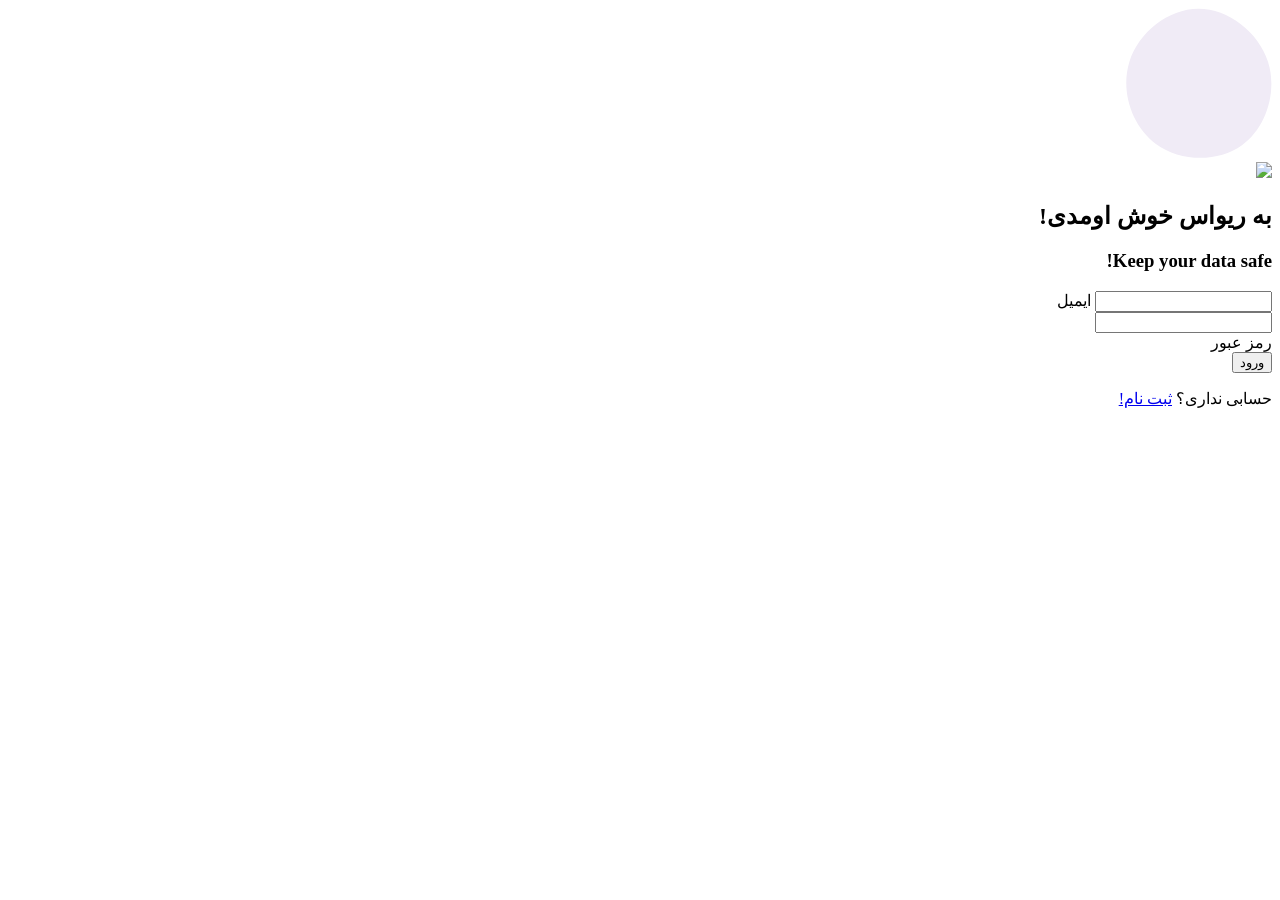
==== Front/index.html @ 09466d3e "init" ====
<!DOCTYPE html>
<html lang="fa" dir="rtl">
  <head>
    <meta charset="UTF-8">
    <meta http-equiv="X-UA-Compatible" content="IE=edge" >
    <meta name="viewport" content="width=device-width, initial-scale=1.0" >
    <title>Login page</title>
    <link rel="stylesheet" href="/css/mainlog.css" >
    <link rel="preconnect" href="https://fonts.googleapis.com" >
    <link rel="preconnect" href="https://fonts.gstatic.com" crossorigin >
    <link
      href="https://fonts.googleapis.com/css2?family=Poppins:wght@300;400;500&display=swap"
      rel="stylesheet">
    <link
      rel="stylesheet"
      href="https://fonts.googleapis.com/css2?family=Material+Symbols+Outlined:opsz,wght,FILL,GRAD@24,400,0,0">
      <link rel="stylesheet" href="/fonts/remixicon.css">
  </head>
  <body>
    <div class="container">

      <img src="image/blob.svg" class="blob" />
      <div class="orbit"></div>

      <div class="log--page sign-in-div">
        <div class="image-login-top">
          <img src="/image/rivas2.png" />
        </div>
        <div class="h-tag-top">
          <h2>به ریواس خوش اومدی!</h2>
          <h3 id="sign-in-error">Keep your data safe!</h3>
        </div>
        <form class="form">
          <div class="textbox">
            <input required type="text" id="sign-in-email">
            <label>ایمیل</label>
          </div>
          <div class="textbox">
            <input required  type="text" id="sign-in-password" >
             <div class="eye-icon" >
               <i class="ri-eye-fill" id="eye-icon-sign-in"></i>
             </div>
            <label>رمز عبور</label>
          </div>
          <button type="submit" id="subbtn-login">ورود</button>
        </form>
        <p class="footer">حسابی نداری؟ <a href="/upload.html">ثبت نام!</a></p>
      </div>
    </div>
    <script src="./js/jQuery.js"></script>
    <script src="./js/api-config.js"></script>
    <script src="/js/log.js"></script>
  </body>
</html>
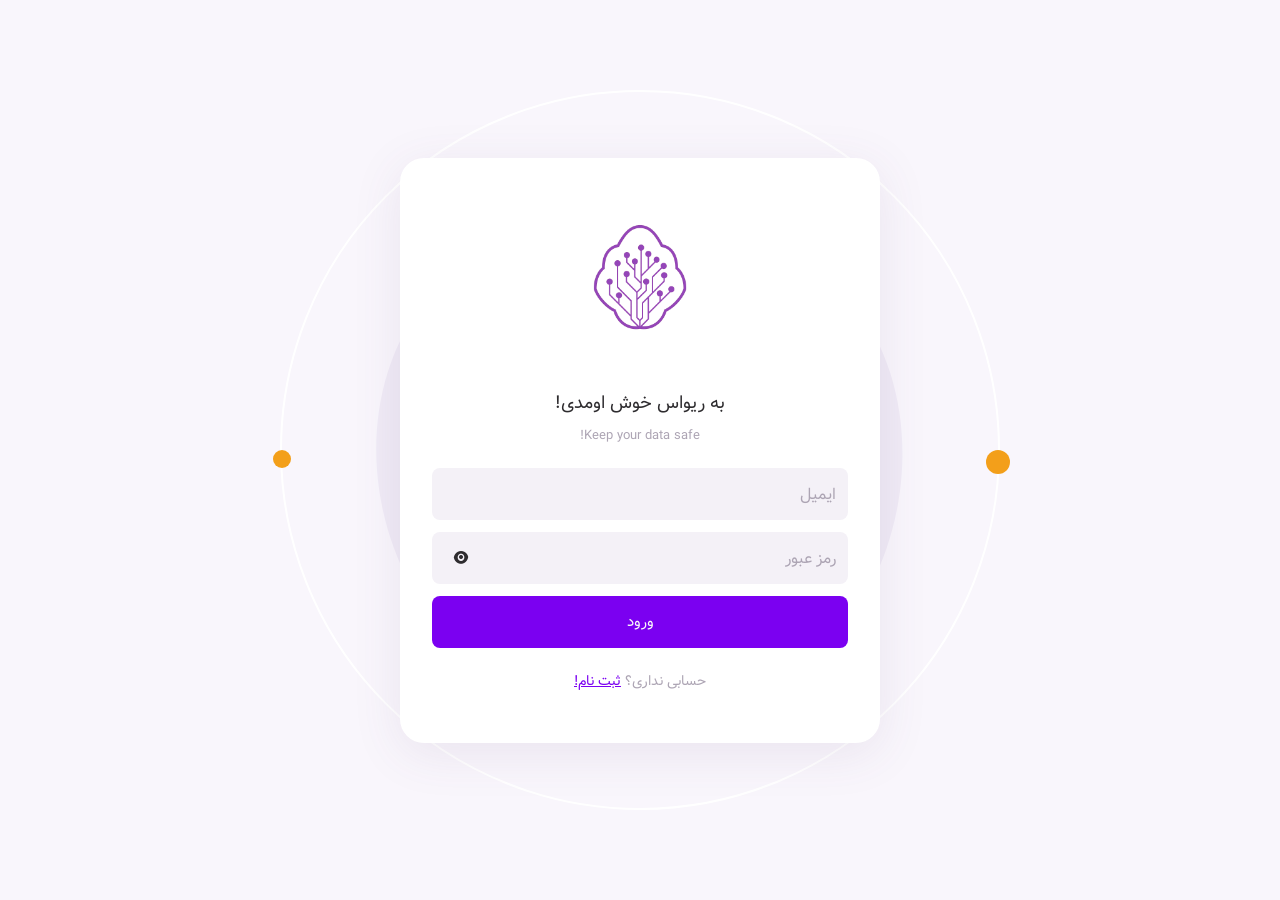
==== commit 7d425dd3: "fix" ====
--- a/Front/index.html
+++ b/Front/index.html
@@ -5,16 +5,16 @@
     <meta http-equiv="X-UA-Compatible" content="IE=edge" >
     <meta name="viewport" content="width=device-width, initial-scale=1.0" >
     <title>Login page</title>
-    <link rel="stylesheet" href="/css/mainlog.css" >
-    <link rel="preconnect" href="https://fonts.googleapis.com" >
+    <link rel="stylesheet" href="./css/mainlog.css" >
+    <!-- <link rel="preconnect" href="https://fonts.googleapis.com" >
     <link rel="preconnect" href="https://fonts.gstatic.com" crossorigin >
     <link
       href="https://fonts.googleapis.com/css2?family=Poppins:wght@300;400;500&display=swap"
       rel="stylesheet">
     <link
       rel="stylesheet"
-      href="https://fonts.googleapis.com/css2?family=Material+Symbols+Outlined:opsz,wght,FILL,GRAD@24,400,0,0">
-      <link rel="stylesheet" href="/fonts/remixicon.css">
+      href="https://fonts.googleapis.com/css2?family=Material+Symbols+Outlined:opsz,wght,FILL,GRAD@24,400,0,0"> -->
+      <link rel="stylesheet" href="./fonts/remixicon.css">
   </head>
   <body>
     <div class="container">
@@ -24,7 +24,7 @@
 
       <div class="log--page sign-in-div">
         <div class="image-login-top">
-          <img src="/image/rivas2.png" />
+          <img src="./image/rivas2.png" />
         </div>
         <div class="h-tag-top">
           <h2>به ریواس خوش اومدی!</h2>
@@ -44,11 +44,11 @@
           </div>
           <button type="submit" id="subbtn-login">ورود</button>
         </form>
-        <p class="footer">حسابی نداری؟ <a href="/upload.html">ثبت نام!</a></p>
+        <p class="footer">حسابی نداری؟ <a href="./upload.html">ثبت نام!</a></p>
       </div>
     </div>
     <script src="./js/jQuery.js"></script>
     <script src="./js/api-config.js"></script>
-    <script src="/js/log.js"></script>
+    <script src="./js/log.js"></script>
   </body>
 </html>
--- a/Front/css/mainlog.css
+++ b/Front/css/mainlog.css
@@ -0,0 +1,1983 @@
+@charset "UTF-8";
+@font-face {
+  font-family: "testfont";
+  src: url("../font/font/Vazir.eot"); /* IE9 Compat Modes */
+  src: url("../font/font/Vazir.eot?#iefix") format("embedded-opentype"), url("../font/font/Vazir.woff2") format("woff2"), url("../font/font/Vazir.woff") format("woff"), url("../font/font/Vazir.ttf") format("truetype"); /* Safari, Android, iOS */
+  font-weight: normal;
+  font-style: normal;
+}
+* {
+  box-sizing: border-box;
+  margin: 0;
+}
+
+/* Auto-generated color variables mapped from literals. Review names and merge with existing variables. */
+:root {
+  --color-001: #7b00f1;
+  --color-002: #ada5b4;
+  --color-003: #f9f6fc;
+  --color-004: #2e2c2f;
+  --color-005: #ffffff;
+  --color-006: #f39f1a;
+  --color-007: rgb(96 68 121 / 10%);
+  --color-008: #f4f1f7;
+  --color-009: #f9f9f9;
+  --color-010: #fff;
+  --color-011: #ff000078;
+  --color-012: #6a00d4;
+  --color-013: #d0c9d6;
+  --color-014: #fafafa;
+  --color-015: #f0ebf5;
+  --color-016: rgba(220, 53, 69, 0.9);
+  --color-017: rgba(220, 53, 69, 1);
+  --color-018: rgba(0, 0, 0, 0.5);
+  --color-019: rgba(123, 0, 241, 0.2);
+  --color-020: #ff6b6b;
+  --color-021: #ee5a6f;
+  --color-022: rgba(123, 0, 241, 0.3);
+  --color-023: rgba(255, 107, 107, 0.4);
+  --color-024: rgba(255, 107, 107, 0);
+  --color-025: rgba(0, 0, 0, 0.85);
+  --color-026: rgba(0, 0, 0, 0.3);
+  --color-027: rgba(123, 0, 241, 0.4);
+  --color-028: rgba(123, 0, 241, 0);
+  --color-029: #e8e1ef;
+  --color-030: #9d4edd;
+  --color-031: #ffe5e5;
+  --color-032: #d63031;
+  --color-033: #00ff00;
+}
+
+:root {
+  --color-primary: var(--color-001);
+  --color-muted: var(--color-002);
+}
+
+html {
+  direction: rtl;
+}
+
+body {
+  display: flex;
+  align-items: center;
+  justify-content: center;
+  margin: 0;
+  height: 100vh;
+  background: var(--color-003);
+  color: var(--color-004);
+  font-family: "testfont", "Euclid Circular A", "Poppins";
+}
+
+.blob,
+.orbit {
+  position: fixed;
+  z-index: 1;
+  top: 50%;
+  left: 50%;
+  translate: -50% -50%;
+}
+
+.blob {
+  width: 85vw;
+  max-width: 34rem;
+  aspect-ratio: 1/1;
+}
+
+@keyframes spin {
+  100% {
+    rotate: 1turn;
+  }
+}
+.orbit {
+  width: 95vw;
+  max-width: 720px;
+  aspect-ratio: 1/1;
+  border: 2px solid var(--color-005);
+  border-radius: 50%;
+  animation: spin 50s infinite linear;
+}
+
+.orbit::before,
+.orbit::after {
+  content: "";
+  position: absolute;
+  width: 24px;
+  aspect-ratio: 1/1;
+  border-radius: inherit;
+  background: var(--color-006);
+}
+
+.orbit::before {
+  top: 50%;
+  width: 18px;
+  left: -9px;
+}
+
+.orbit::after {
+  top: 50%;
+  right: -12px;
+}
+
+.log--page {
+  position: relative;
+  z-index: 2;
+  background: var(--color-005);
+  border-radius: 24px;
+  padding: 4.5rem 2rem 3rem;
+  display: flex;
+  flex-direction: column;
+  align-items: center;
+  justify-content: center;
+  text-align: center;
+  box-shadow: 0 10px 50px var(--color-007);
+  gap: 0.75rem;
+  min-height: 585px;
+}
+@media screen and (max-width: 2200px) {
+  .log--page {
+    padding: 2.5rem 2rem 2rem;
+    width: 80%;
+    min-width: 400px;
+    max-width: 480px;
+  }
+}
+@media screen and (max-width: 480px) {
+  .log--page {
+    padding: 2rem 0.75rem 0.75rem;
+    width: 95%;
+    min-width: 350px;
+    max-width: 400px;
+  }
+}
+.log--page :is(h2, h3) {
+  font-weight: 500;
+}
+.log--page h2 {
+  font-size: 18px;
+}
+.log--page h3 {
+  color: var(--color-muted);
+  font-size: 13px;
+}
+.log--page form {
+  display: flex;
+  justify-content: center;
+  flex-direction: column;
+  gap: 0.75rem;
+  width: 100%;
+}
+.log--page :is(input, button) {
+  height: 52px;
+  font-family: inherit;
+  font-size: 15px;
+  padding: 0 12px;
+  border: 0;
+  border-radius: 8px;
+}
+.log--page .textbox {
+  position: relative;
+}
+.log--page .textbox label,
+.log--page .textbox input {
+  transition: 0.3s;
+}
+.log--page .textbox label {
+  position: absolute;
+  top: 50%;
+  right: 12px;
+  translate: 0 -50%;
+  transform-origin: 100% 50%;
+  pointer-events: none;
+  color: var(--color-muted);
+}
+.log--page .textbox input {
+  width: 100%;
+  padding-top: 10px;
+  background: var(--color-008);
+  outline: none;
+  color: inherit;
+  box-shadow: 0 0 0 2px transparent;
+}
+.log--page .textbox input:focus {
+  box-shadow: 0 0 0 2px var(--color-primary);
+}
+.log--page .textbox input:is(:focus, :not(:invalid)) ~ label {
+  scale: 0.725;
+  translate: 0 -112%;
+}
+.log--page button {
+  color: var(--color-009);
+  background: var(--color-primary);
+}
+.log--page a {
+  font-size: 14px;
+  color: var(--color-primary);
+}
+.log--page p {
+  line-height: 3;
+  font-size: 14px;
+  color: var(--color-muted);
+  display: flex;
+  align-items: center;
+  justify-content: center;
+  gap: 0.25rem;
+}
+
+.image-login-top {
+  display: flex;
+  flex-direction: column;
+  align-items: center;
+  justify-content: center;
+}
+.image-login-top img {
+  width: 10rem;
+}
+
+.massage--login {
+  display: none;
+  z-index: 0;
+  position: absolute;
+  top: 50%;
+  left: 50%;
+  translate: -50% -50%;
+  background-color: var(--color-010);
+  border-radius: 2rem;
+  display: flex;
+  justify-content: center;
+  flex-direction: column;
+  align-items: center;
+  width: 28rem;
+}
+@media screen and (max-width: 480px) {
+  .massage--login {
+    width: 17rem;
+  }
+}
+.massage--login p {
+  font-size: 1rem;
+}
+@media screen and (max-width: 480px) {
+  .massage--login p {
+    font-size: 0.8rem;
+  }
+}
+.massage--login button {
+  width: 10rem;
+  height: 2rem;
+  margin-bottom: 0.75rem;
+  font-size: 1rem;
+  border: 0;
+  border-radius: 1rem;
+  color: var(--color-009);
+  background: var(--color-primary);
+}
+
+#send-code-message {
+  color: var(--color-011);
+}
+
+/* Chrome, Safari, Edge, Opera */
+input[type=number]::-webkit-outer-spin-button,
+input[type=number]::-webkit-inner-spin-button {
+  -webkit-appearance: none;
+  margin: 0;
+}
+
+/* Firefox */
+input[type=number] {
+  -moz-appearance: textfield;
+}
+
+#Recoverypass {
+  display: none;
+}
+
+.Recoverypass {
+  display: flex;
+  align-items: center;
+  justify-content: center;
+  height: 100%;
+}
+@media screen and (max-width: 480px) {
+  .Recoverypass {
+    width: 100%;
+  }
+}
+.Recoverypass .Recoverypass {
+  height: unset;
+}
+
+.eye-icon {
+  position: absolute;
+  top: 50%;
+  transform: translateY(-50%);
+  left: 5%;
+}
+
+.Register--log {
+  padding: 2rem 2rem 2rem;
+}
+
+.Register--footer {
+  margin: 0 !important;
+}
+
+#email--code {
+  display: flex;
+  align-items: center;
+  justify-content: center;
+  height: 100%;
+  width: 100%;
+}
+
+.container {
+  display: flex;
+  justify-content: center;
+  align-items: center;
+  flex-direction: column;
+  width: 100%;
+  height: 100%;
+}
+
+.h-tag-top {
+  display: flex;
+  flex-direction: column;
+  gap: 0.5rem;
+  margin: 10px 0;
+}
+.h-tag-top .help-icon {
+  display: inline-flex;
+  align-items: center;
+  justify-content: center;
+  width: 28px;
+  height: 28px;
+  background: var(--color-primary);
+  color: var(--color-005);
+  border-radius: 50%;
+  cursor: pointer;
+  transition: all 0.3s ease;
+  margin: 0 auto;
+}
+.h-tag-top .help-icon i {
+  font-size: 18px;
+}
+.h-tag-top .help-icon:hover {
+  background: var(--color-012);
+  transform: scale(1.1);
+}
+
+.h-tag--pass {
+  gap: 1rem;
+}
+
+.pass--email {
+  gap: 2.5rem;
+}
+
+.form--pass {
+  gap: 1.5rem;
+}
+
+.pass--image {
+  height: 35%;
+}
+.pass--image img {
+  width: 12rem;
+}
+
+.pass--footer-2 {
+  padding-top: 2rem;
+}
+
+.code-container {
+  display: flex;
+  gap: 0.45rem;
+  justify-content: center;
+  display: none;
+  margin-bottom: 0.5rem;
+}
+
+.code-input {
+  width: 3rem;
+  text-align: center;
+  border-radius: 10px;
+  background: var(--color-008);
+  transition: border-color 0.3s;
+  box-shadow: 0 0 0 2px transparent;
+}
+
+.upload-form {
+  position: relative;
+  z-index: 2;
+  background: var(--color-005);
+  border-radius: 24px;
+  padding: 4.5rem 2rem 3rem;
+  display: flex;
+  flex-direction: column;
+  align-items: center;
+  justify-content: center;
+  text-align: center;
+  box-shadow: 0 10px 50px var(--color-007);
+  gap: 0.75rem;
+}
+@media screen and (max-width: 2200px) {
+  .upload-form {
+    padding: 2.5rem 2rem 2rem;
+    width: 80%;
+    min-width: 400px;
+    max-width: 480px;
+  }
+}
+@media screen and (max-width: 480px) {
+  .upload-form {
+    padding: 2rem 0.75rem 0.75rem;
+    width: 95%;
+    min-width: 350px;
+    max-width: 400px;
+  }
+}
+.upload-form :is(h2, h3) {
+  font-weight: 500;
+}
+.upload-form h2 {
+  font-size: 18px;
+}
+.upload-form h3 {
+  color: var(--color-muted);
+  font-size: 13px;
+}
+.upload-form form {
+  width: 100%;
+}
+.upload-form .form-data-input {
+  display: flex;
+  justify-content: center;
+  flex-direction: column;
+  gap: 0.75rem;
+  width: 100%;
+}
+.upload-form .form-data-upload {
+  display: flex;
+  justify-content: center;
+  flex-direction: column;
+  gap: 0.75rem;
+  width: 100%;
+}
+.upload-form .upload-grid {
+  display: grid;
+  grid-template-columns: repeat(2, 1fr);
+  gap: 0.75rem;
+  width: 100%;
+  margin-bottom: 0.75rem;
+}
+.upload-form .upload-area {
+  position: relative;
+  border: 2px dashed var(--color-013);
+  border-radius: 12px;
+  padding: 0.5rem 0.5rem;
+  text-align: center;
+  cursor: pointer;
+  transition: all 0.3s ease;
+  background: var(--color-014);
+  min-height: 180px;
+  display: flex;
+  align-items: center;
+  justify-content: center;
+}
+.upload-form .upload-area:hover {
+  border-color: var(--color-primary);
+  background: var(--color-008);
+  transform: translateY(-2px);
+}
+.upload-form .upload-area.dragover {
+  border-color: var(--color-primary);
+  background: var(--color-015);
+  transform: scale(1.02);
+}
+.upload-form .upload-area .upload-content {
+  display: flex;
+  flex-direction: column;
+  align-items: center;
+  justify-content: center;
+  gap: 0.5rem;
+  width: 100%;
+}
+.upload-form .upload-area .upload-content .upload-icon {
+  font-size: 2.5rem;
+  color: var(--color-primary);
+  opacity: 0.7;
+}
+.upload-form .upload-area .upload-content .upload-text {
+  font-size: 14px;
+  font-weight: 500;
+  color: var(--color-004);
+  margin: 0;
+}
+.upload-form .upload-area .upload-content .upload-hint {
+  font-size: 12px;
+  color: var(--color-muted);
+}
+.upload-form .upload-area .image-preview-area {
+  display: none;
+  width: 100%;
+  height: 100%;
+  position: relative;
+}
+.upload-form .upload-area .image-preview-area img {
+  width: 100%;
+  height: 100%;
+  max-height: 180px;
+  -o-object-fit: cover;
+     object-fit: cover;
+  border-radius: 8px;
+}
+.upload-form .upload-area .image-preview-area .remove-image {
+  position: absolute;
+  top: 8px;
+  left: 8px;
+  background: var(--color-016);
+  color: white;
+  border: none;
+  border-radius: 50%;
+  width: 28px;
+  height: 28px;
+  display: flex;
+  align-items: center;
+  justify-content: center;
+  cursor: pointer;
+  transition: all 0.2s ease;
+  font-size: 16px;
+}
+.upload-form .upload-area .image-preview-area .remove-image:hover {
+  background: var(--color-017);
+  transform: scale(1.1);
+}
+.upload-form .upload-area .image-preview-area .remove-image i {
+  line-height: 1;
+}
+.upload-form :is(input, button) {
+  height: 52px;
+  font-family: inherit;
+  font-size: 15px;
+  padding: 0 12px;
+  border: 0;
+  border-radius: 8px;
+}
+.upload-form .textbox {
+  position: relative;
+}
+.upload-form .textbox label,
+.upload-form .textbox input {
+  transition: 0.3s;
+}
+.upload-form .textbox label {
+  position: absolute;
+  top: 50%;
+  right: 12px;
+  translate: 0 -50%;
+  transform-origin: 100% 50%;
+  pointer-events: none;
+  color: var(--color-muted);
+}
+.upload-form .textbox input {
+  width: 100%;
+  padding-top: 10px;
+  background: var(--color-008);
+  outline: none;
+  color: inherit;
+  box-shadow: 0 0 0 2px transparent;
+}
+.upload-form .textbox input:focus {
+  box-shadow: 0 0 0 2px var(--color-primary);
+}
+.upload-form .textbox input:is(:focus, :not(:invalid)) ~ label {
+  scale: 0.725;
+  translate: 0 -112%;
+}
+.upload-form .textbox input[type=file] {
+  padding-top: 10px;
+  cursor: pointer;
+  color: transparent;
+}
+.upload-form .textbox input[type=file]::file-selector-button {
+  display: none;
+}
+.upload-form .textbox input[type=file]::-webkit-file-upload-button {
+  display: none;
+}
+.upload-form .textbox input[type=file] ~ label {
+  scale: 0.725;
+  translate: 0 -112%;
+}
+.upload-form .textbox input[type=file]::after {
+  content: attr(data-filename);
+  position: absolute;
+  right: 12px;
+  top: 50%;
+  translate: 0 -50%;
+  color: var(--color-004);
+  font-size: 15px;
+}
+.upload-form .textbox .image-preview {
+  display: none;
+  margin-top: 12px;
+  border-radius: 8px;
+  overflow: hidden;
+  background: var(--color-008);
+}
+.upload-form .textbox .image-preview img {
+  width: 100%;
+  height: auto;
+  max-height: 200px;
+  -o-object-fit: contain;
+     object-fit: contain;
+  display: block;
+}
+.upload-form button {
+  color: var(--color-009);
+  background: var(--color-primary);
+}
+.upload-form a {
+  font-size: 14px;
+  color: var(--color-primary);
+}
+.upload-form p {
+  margin: 48px 0 0;
+  font-size: 14px;
+  color: var(--color-muted);
+  display: flex;
+  align-items: center;
+  justify-content: center;
+  gap: 0.25rem;
+}
+.upload-form select {
+  width: 100%;
+  height: 52px; /* هماهنگ با input‌ها */
+  font-family: inherit;
+  font-size: 15px;
+  padding: 0 12px; /* راست‌به‌چپ: فلش سمت چپ می‌افتد */
+  padding-left: 32px; /* جا برای فلش سفارشی */
+  border: 0;
+  border-radius: 8px;
+  background: var(--color-008);
+  outline: none;
+  color: inherit;
+  -webkit-appearance: none;
+     -moz-appearance: none;
+          appearance: none; /* حذف فلش پیش‌فرض */
+  box-shadow: 0 0 0 2px transparent;
+  transition: 0.3s;
+}
+.upload-form select:focus {
+  box-shadow: 0 0 0 2px var(--color-primary);
+}
+.upload-form select:is(:focus, :not(:invalid)) ~ label {
+  scale: 0.725;
+  translate: 0 -112%;
+}
+
+.validation-warning {
+  position: fixed;
+  top: 0;
+  left: 0;
+  width: 100%;
+  height: 100%;
+  background: var(--color-018);
+  -webkit-backdrop-filter: blur(4px);
+          backdrop-filter: blur(4px);
+  display: flex;
+  align-items: center;
+  justify-content: center;
+  z-index: 9999;
+  opacity: 0;
+  transition: opacity 0.3s ease;
+}
+.validation-warning.show {
+  opacity: 1;
+}
+.validation-warning .validation-warning-box {
+  background: var(--color-005);
+  border-radius: 24px;
+  padding: 2.5rem 2rem;
+  max-width: 400px;
+  width: 90%;
+  box-shadow: 0 20px 60px var(--color-019);
+  text-align: center;
+  transform: scale(0.9);
+  transition: transform 0.3s ease;
+  animation: warningPop 0.4s ease forwards;
+}
+@media screen and (max-width: 480px) {
+  .validation-warning .validation-warning-box {
+    padding: 2rem 1.5rem;
+    max-width: 340px;
+  }
+}
+.validation-warning .warning-icon {
+  width: 80px;
+  height: 80px;
+  margin: 0 auto 1.5rem;
+  background: linear-gradient(135deg, var(--color-020) 0%, var(--color-021) 100%);
+  border-radius: 50%;
+  display: flex;
+  align-items: center;
+  justify-content: center;
+  animation: warningPulse 2s ease-in-out infinite;
+}
+.validation-warning .warning-icon i {
+  font-size: 3rem;
+  color: var(--color-005);
+}
+.validation-warning .warning-title {
+  font-size: 20px;
+  font-weight: 600;
+  color: var(--color-004);
+  margin-bottom: 1rem;
+}
+.validation-warning .warning-message {
+  font-size: 15px;
+  color: var(--color-muted);
+  margin-bottom: 1rem;
+}
+.validation-warning .missing-fields-list {
+  list-style: none;
+  padding: 0;
+  margin: 1.5rem 0;
+  text-align: right;
+}
+.validation-warning .missing-fields-list li {
+  background: var(--color-008);
+  padding: 0.75rem 1rem;
+  margin-bottom: 0.5rem;
+  border-radius: 8px;
+  color: var(--color-004);
+  font-size: 14px;
+  position: relative;
+  padding-right: 2.5rem;
+}
+.validation-warning .missing-fields-list li::before {
+  content: "✕";
+  position: absolute;
+  right: 1rem;
+  color: var(--color-020);
+  font-weight: bold;
+}
+.validation-warning .warning-close-btn {
+  width: 100%;
+  height: 52px;
+  background: var(--color-primary);
+  color: var(--color-005);
+  border: none;
+  border-radius: 12px;
+  font-size: 16px;
+  font-weight: 500;
+  cursor: pointer;
+  transition: all 0.3s ease;
+  margin-top: 1rem;
+}
+.validation-warning .warning-close-btn:hover {
+  background: var(--color-012);
+  transform: translateY(-2px);
+  box-shadow: 0 8px 20px var(--color-022);
+}
+.validation-warning .warning-close-btn:active {
+  transform: translateY(0);
+}
+
+@keyframes warningPop {
+  0% {
+    transform: scale(0.8);
+    opacity: 0;
+  }
+  50% {
+    transform: scale(1.05);
+  }
+  100% {
+    transform: scale(1);
+    opacity: 1;
+  }
+}
+@keyframes warningPulse {
+  0%, 100% {
+    box-shadow: 0 0 0 0 var(--color-023);
+  }
+  50% {
+    box-shadow: 0 0 0 20px var(--color-024);
+  }
+}
+.guidance-modal {
+  position: fixed;
+  top: 0;
+  left: 0;
+  width: 100%;
+  height: 100%;
+  background: var(--color-018);
+  -webkit-backdrop-filter: blur(4px);
+          backdrop-filter: blur(4px);
+  display: flex;
+  align-items: center;
+  justify-content: center;
+  z-index: 9999;
+  opacity: 0;
+  visibility: hidden;
+  transition: opacity 0.3s ease, visibility 0.3s ease;
+}
+.guidance-modal.show {
+  opacity: 1;
+  visibility: visible;
+}
+.guidance-modal .guidance-modal-box {
+  background: var(--color-005);
+  border-radius: 24px;
+  padding: 2.5rem 2rem;
+  max-width: 450px;
+  width: 90%;
+  box-shadow: 0 20px 60px var(--color-019);
+  text-align: center;
+  transform: scale(0.9);
+  transition: transform 0.3s ease;
+  animation: modalPop 0.4s ease forwards;
+}
+@media screen and (max-width: 480px) {
+  .guidance-modal .guidance-modal-box {
+    padding: 2rem 1.5rem;
+    max-width: 340px;
+  }
+}
+.guidance-modal .guidance-icon {
+  width: 80px;
+  height: 80px;
+  margin: 0 auto 1.5rem;
+  background: linear-gradient(135deg, var(--color-primary) 0%, var(--color-012) 100%);
+  border-radius: 50%;
+  display: flex;
+  align-items: center;
+  justify-content: center;
+  animation: guidancePulse 2s ease-in-out infinite;
+}
+.guidance-modal .guidance-icon i {
+  font-size: 3rem;
+  color: var(--color-005);
+}
+.guidance-modal .guidance-title {
+  font-size: 20px;
+  font-weight: 600;
+  color: var(--color-004);
+  margin-bottom: 1.5rem;
+}
+.guidance-modal .guidance-content {
+  margin-bottom: 2rem;
+}
+.guidance-modal .guidance-list {
+  list-style: none;
+  padding: 0;
+  margin: 0;
+  text-align: right;
+}
+.guidance-modal .guidance-list li {
+  background: var(--color-008);
+  padding: 0.75rem 1rem;
+  margin-bottom: 0.5rem;
+  border-radius: 8px;
+  color: var(--color-004);
+  font-size: 14px;
+  position: relative;
+  padding-right: 2.5rem;
+}
+.guidance-modal .guidance-list li::before {
+  content: "✓";
+  position: absolute;
+  right: 1rem;
+  color: var(--color-primary);
+  font-weight: bold;
+  font-size: 16px;
+}
+.guidance-modal .guidance-close-btn {
+  width: 100%;
+  height: 52px;
+  background: var(--color-primary);
+  color: var(--color-005);
+  border: none;
+  border-radius: 12px;
+  font-size: 16px;
+  font-weight: 500;
+  cursor: pointer;
+  transition: all 0.3s ease;
+  font-family: inherit;
+}
+.guidance-modal .guidance-close-btn:hover {
+  background: var(--color-012);
+  transform: translateY(-2px);
+  box-shadow: 0 8px 20px var(--color-022);
+}
+.guidance-modal .guidance-close-btn:active {
+  transform: translateY(0);
+}
+
+.image-viewer-modal {
+  position: fixed;
+  top: 0;
+  left: 0;
+  width: 100%;
+  height: 100%;
+  background: var(--color-025);
+  -webkit-backdrop-filter: blur(8px);
+          backdrop-filter: blur(8px);
+  display: flex;
+  align-items: center;
+  justify-content: center;
+  z-index: 10000;
+  opacity: 0;
+  visibility: hidden;
+  transition: opacity 0.3s ease, visibility 0.3s ease;
+}
+.image-viewer-modal.show {
+  opacity: 1;
+  visibility: visible;
+}
+.image-viewer-modal .image-viewer-box {
+  position: relative;
+  max-width: 90vw;
+  max-height: 90vh;
+  animation: imageZoomIn 0.3s ease forwards;
+}
+.image-viewer-modal .image-viewer-box img {
+  max-width: 100%;
+  max-height: 90vh;
+  -o-object-fit: contain;
+     object-fit: contain;
+  border-radius: 12px;
+  box-shadow: 0 20px 60px var(--color-018);
+}
+.image-viewer-modal .viewer-close-btn {
+  position: absolute;
+  top: -15px;
+  right: -15px;
+  background: var(--color-005);
+  color: var(--color-004);
+  border: none;
+  border-radius: 50%;
+  width: 40px;
+  height: 40px;
+  display: flex;
+  align-items: center;
+  justify-content: center;
+  cursor: pointer;
+  transition: all 0.2s ease;
+  box-shadow: 0 4px 12px var(--color-026);
+}
+.image-viewer-modal .viewer-close-btn i {
+  font-size: 24px;
+}
+.image-viewer-modal .viewer-close-btn:hover {
+  background: var(--color-primary);
+  color: var(--color-005);
+  transform: rotate(90deg) scale(1.1);
+}
+
+@keyframes guidancePulse {
+  0%, 100% {
+    box-shadow: 0 0 0 0 var(--color-027);
+  }
+  50% {
+    box-shadow: 0 0 0 20px var(--color-028);
+  }
+}
+@keyframes imageZoomIn {
+  0% {
+    transform: scale(0.8);
+    opacity: 0;
+  }
+  100% {
+    transform: scale(1);
+    opacity: 1;
+  }
+}
+.check-form {
+  position: relative;
+  z-index: 2;
+  background: var(--color-005);
+  border-radius: 24px;
+  padding: 4.5rem 2rem 3rem;
+  display: flex;
+  flex-direction: column;
+  align-items: center;
+  justify-content: center;
+  text-align: center;
+  box-shadow: 0 10px 50px var(--color-007);
+  gap: 0.75rem;
+}
+@media screen and (max-width: 2200px) {
+  .check-form {
+    padding: 2.5rem 2rem 2rem;
+    width: 80%;
+    min-width: 400px;
+    max-width: 480px;
+  }
+}
+@media screen and (max-width: 480px) {
+  .check-form {
+    padding: 2rem 0.75rem 0.75rem;
+    width: 95%;
+    min-width: 350px;
+    max-width: 400px;
+  }
+}
+.check-form :is(h2, h3) {
+  font-weight: 500;
+}
+.check-form h2 {
+  font-size: 18px;
+}
+.check-form h3 {
+  color: var(--color-muted);
+  font-size: 13px;
+}
+.check-form .check-images-grid {
+  display: grid;
+  grid-template-columns: repeat(2, 1fr);
+  gap: 0.75rem;
+  width: 100%;
+  margin: 1rem 0;
+}
+.check-form .check-images-grid .check-image-item {
+  border-radius: 12px;
+  overflow: hidden;
+  background: var(--color-008);
+  aspect-ratio: 3/4;
+}
+.check-form .check-images-grid .check-image-item img {
+  width: 100%;
+  height: 100%;
+  -o-object-fit: cover;
+     object-fit: cover;
+}
+.check-form .check-parameters {
+  width: 100%;
+  background: var(--color-003);
+  border-radius: 12px;
+  padding: 1rem;
+  margin: 1rem 0;
+  display: flex;
+  flex-direction: column;
+  gap: 0.5rem;
+  max-height: 250px;
+  overflow-y: scroll;
+}
+.check-form .check-parameters .parameter-item {
+  display: flex;
+  justify-content: space-between;
+  align-items: center;
+  padding: 0.5rem 0.75rem;
+  background: var(--color-005);
+  border-radius: 8px;
+  font-size: 14px;
+}
+.check-form .check-parameters .parameter-item .parameter-label {
+  color: var(--color-muted);
+  font-weight: 500;
+}
+.check-form .check-parameters .parameter-item .parameter-value {
+  color: var(--color-004);
+  font-weight: 600;
+  font-size: 15px;
+}
+.check-form .check-edit-btn {
+  width: 100%;
+  height: 52px;
+  background: var(--color-primary);
+  color: var(--color-005);
+  border: none;
+  border-radius: 12px;
+  font-size: 16px;
+  font-weight: 500;
+  cursor: pointer;
+  transition: all 0.3s ease;
+  display: flex;
+  align-items: center;
+  justify-content: center;
+  gap: 0.5rem;
+  font-family: inherit;
+}
+.check-form .check-edit-btn i {
+  font-size: 18px;
+}
+.check-form .check-edit-btn:hover {
+  background: var(--color-012);
+  transform: translateY(-2px);
+  box-shadow: 0 8px 20px var(--color-022);
+}
+.check-form .check-edit-btn:active {
+  transform: translateY(0);
+}
+
+.edit-modal {
+  position: fixed;
+  top: 0;
+  left: 0;
+  width: 100%;
+  height: 100%;
+  background: var(--color-018);
+  -webkit-backdrop-filter: blur(4px);
+          backdrop-filter: blur(4px);
+  display: none;
+  align-items: center;
+  justify-content: center;
+  z-index: 9999;
+  opacity: 0;
+  transition: opacity 0.3s ease;
+}
+.edit-modal.show {
+  display: flex;
+  opacity: 1;
+}
+.edit-modal .edit-modal-box {
+  background: var(--color-005);
+  border-radius: 24px;
+  padding: 2rem;
+  max-width: 500px;
+  width: 90%;
+  max-height: 85vh;
+  overflow-y: auto;
+  box-shadow: 0 20px 60px var(--color-019);
+  transform: scale(0.9);
+  transition: transform 0.3s ease;
+  animation: modalPop 0.4s ease forwards;
+}
+@media screen and (max-width: 480px) {
+  .edit-modal .edit-modal-box {
+    padding: 1.5rem;
+    max-width: 95%;
+  }
+}
+.edit-modal .modal-header {
+  display: flex;
+  justify-content: space-between;
+  align-items: center;
+  margin-bottom: 1.5rem;
+  padding-bottom: 1rem;
+  border-bottom: 2px solid var(--color-008);
+}
+.edit-modal .modal-header h3 {
+  font-size: 20px;
+  font-weight: 600;
+  color: var(--color-004);
+  margin: 0;
+}
+.edit-modal .modal-header .modal-close {
+  background: var(--color-008);
+  border: none;
+  border-radius: 50%;
+  width: 36px;
+  height: 36px;
+  display: flex;
+  align-items: center;
+  justify-content: center;
+  cursor: pointer;
+  transition: all 0.2s ease;
+}
+.edit-modal .modal-header .modal-close i {
+  font-size: 20px;
+  color: var(--color-muted);
+}
+.edit-modal .modal-header .modal-close:hover {
+  background: var(--color-029);
+  transform: rotate(90deg);
+}
+.edit-modal .modal-form {
+  display: flex;
+  flex-direction: column;
+  gap: 1rem;
+}
+.edit-modal .modal-form .modal-input-group {
+  display: flex;
+  flex-direction: column;
+  gap: 0.5rem;
+}
+.edit-modal .modal-form .modal-input-group label {
+  font-size: 14px;
+  font-weight: 500;
+  color: var(--color-004);
+  text-align: right;
+}
+.edit-modal .modal-form .modal-input-group input {
+  width: 100%;
+  height: 48px;
+  padding: 0 12px;
+  border: 2px solid var(--color-008);
+  border-radius: 8px;
+  font-size: 15px;
+  font-family: inherit;
+  background: var(--color-003);
+  color: var(--color-004);
+  transition: all 0.3s ease;
+}
+.edit-modal .modal-form .modal-input-group input:focus {
+  outline: none;
+  border-color: var(--color-primary);
+  background: var(--color-005);
+}
+.edit-modal .modal-form .modal-actions {
+  display: flex;
+  gap: 0.75rem;
+  margin-top: 1rem;
+}
+.edit-modal .modal-form .modal-actions button {
+  flex: 1;
+  height: 52px;
+  border: none;
+  border-radius: 12px;
+  font-size: 16px;
+  font-weight: 500;
+  cursor: pointer;
+  transition: all 0.3s ease;
+  display: flex;
+  align-items: center;
+  justify-content: center;
+  gap: 0.5rem;
+  font-family: inherit;
+}
+.edit-modal .modal-form .modal-actions button i {
+  font-size: 18px;
+}
+.edit-modal .modal-form .modal-actions .modal-save-btn {
+  background: var(--color-primary);
+  color: var(--color-005);
+}
+.edit-modal .modal-form .modal-actions .modal-save-btn:hover {
+  background: var(--color-012);
+  transform: translateY(-2px);
+  box-shadow: 0 8px 20px var(--color-022);
+}
+.edit-modal .modal-form .modal-actions .modal-cancel-btn {
+  background: var(--color-008);
+  color: var(--color-muted);
+}
+.edit-modal .modal-form .modal-actions .modal-cancel-btn:hover {
+  background: var(--color-029);
+  color: var(--color-004);
+}
+
+@keyframes modalPop {
+  0% {
+    transform: scale(0.8);
+    opacity: 0;
+  }
+  50% {
+    transform: scale(1.05);
+  }
+  100% {
+    transform: scale(1);
+    opacity: 1;
+  }
+}
+.Questions-form {
+  position: relative;
+  z-index: 2;
+  background: var(--color-005);
+  border-radius: 24px;
+  padding: 4.5rem 2rem 3rem;
+  display: flex;
+  flex-direction: column;
+  align-items: center;
+  justify-content: center;
+  text-align: center;
+  box-shadow: 0 10px 50px var(--color-007);
+  gap: 0.75rem;
+}
+@media screen and (max-width: 2200px) {
+  .Questions-form {
+    padding: 2.5rem 2rem 2rem;
+    width: 80%;
+    min-width: 400px;
+    max-width: 480px;
+  }
+}
+@media screen and (max-width: 480px) {
+  .Questions-form {
+    padding: 2rem 0.75rem 0.75rem;
+    width: 95%;
+    min-width: 350px;
+    max-width: 400px;
+  }
+}
+.Questions-form :is(h2, h3) {
+  font-weight: 500;
+}
+.Questions-form h2 {
+  font-size: 18px;
+}
+.Questions-form h3 {
+  color: var(--color-muted);
+  font-size: 13px;
+}
+
+.progress-container {
+  width: 100%;
+  height: 6px;
+  background: var(--color-008);
+  border-radius: 3px;
+  overflow: hidden;
+  margin-bottom: 1.5rem;
+}
+
+.progress-bar {
+  height: 100%;
+  background: linear-gradient(90deg, var(--color-primary), var(--color-030));
+  transition: width 0.3s ease;
+  border-radius: 3px;
+}
+
+.question-container {
+  width: 100%;
+  min-height: 200px;
+  margin-bottom: 1rem;
+}
+
+.question-wrapper {
+  display: flex;
+  flex-direction: column;
+  gap: 1rem;
+  max-height: 220px;
+  min-height: 220px;
+}
+
+.question-label {
+  font-size: 16px;
+  font-weight: 500;
+  color: var(--color-004);
+  text-align: right;
+}
+.question-label .required {
+  color: var(--color-020);
+  margin-right: 4px;
+}
+
+.options-container {
+  display: flex;
+  flex-direction: column;
+  gap: 0.75rem;
+  overflow-y: scroll;
+  overflow-x: hidden;
+  max-height: 220px;
+}
+
+.option-item {
+  display: flex;
+  align-items: center;
+  gap: 0.75rem;
+  padding: 0.75rem 1rem;
+  background: var(--color-008);
+  border-radius: 8px;
+  cursor: pointer;
+  transition: all 0.2s ease;
+}
+.option-item:hover {
+  background: var(--color-029);
+  transform: translateX(-2px);
+}
+.option-item input[type=radio],
+.option-item input[type=checkbox] {
+  width: 20px;
+  height: 20px;
+  cursor: pointer;
+  accent-color: var(--color-primary);
+}
+.option-item .option-label {
+  font-size: 15px;
+  color: var(--color-004);
+  cursor: pointer;
+}
+
+.select-input,
+.text-input,
+.textarea-input {
+  width: 100%;
+  padding: 0.75rem 1rem;
+  font-size: 15px;
+  font-family: inherit;
+  background: var(--color-008);
+  border: 2px solid transparent;
+  border-radius: 8px;
+  color: var(--color-004);
+  transition: all 0.3s ease;
+}
+.select-input:focus,
+.text-input:focus,
+.textarea-input:focus {
+  outline: none;
+  border-color: var(--color-primary);
+  background: var(--color-005);
+}
+
+.textarea-input {
+  min-height: 100px;
+  resize: vertical;
+}
+
+.error-message {
+  padding: 0.75rem 1rem;
+  background: var(--color-031);
+  border: 1px solid var(--color-020);
+  border-radius: 8px;
+  color: var(--color-032);
+  font-size: 14px;
+  text-align: right;
+  margin-bottom: 1rem;
+}
+
+.navigation-buttons {
+  display: flex;
+  gap: 0.75rem;
+  width: 100%;
+  margin-top: 1rem;
+}
+
+.btn-primary,
+.btn-secondary {
+  flex: 1;
+  height: 52px;
+  font-family: inherit;
+  font-size: 15px;
+  font-weight: 500;
+  border: none;
+  border-radius: 8px;
+  cursor: pointer;
+  transition: all 0.3s ease;
+  display: inline-flex;
+  align-items: center;
+  justify-content: center;
+  gap: 0.5rem;
+}
+.btn-primary i,
+.btn-secondary i {
+  font-size: 18px;
+}
+
+.btn-primary {
+  background: var(--color-primary);
+  color: var(--color-005);
+}
+.btn-primary:hover:not(:disabled) {
+  background: var(--color-012);
+  transform: translateY(-2px);
+  box-shadow: 0 4px 12px var(--color-022);
+}
+.btn-primary:active:not(:disabled) {
+  transform: translateY(0);
+}
+
+.btn-secondary {
+  background: var(--color-008);
+  color: var(--color-muted);
+}
+.btn-secondary:hover:not(:disabled) {
+  background: var(--color-029);
+  color: var(--color-004);
+}
+.btn-secondary:disabled {
+  opacity: 0.5;
+  cursor: not-allowed;
+}
+
+.summary-section {
+  width: 100%;
+}
+.summary-section h3 {
+  font-size: 18px;
+  font-weight: 600;
+  color: var(--color-004);
+  margin-bottom: 1.5rem;
+}
+
+.answers-list {
+  display: flex;
+  flex-direction: column;
+  gap: 0.75rem;
+  margin-bottom: 1.5rem;
+  max-height: 300px;
+  overflow-y: auto;
+  padding-left: 4px;
+}
+
+.answer-item {
+  background: var(--color-003);
+  padding: 1rem;
+  border-radius: 8px;
+  border-right: 4px solid var(--color-primary);
+}
+
+.answer-question {
+  font-size: 13px;
+  color: var(--color-muted);
+  margin-bottom: 0.5rem;
+}
+
+.answer-value {
+  font-size: 15px;
+  font-weight: 500;
+  color: var(--color-004);
+}
+
+.summary-actions {
+  display: flex;
+  gap: 0.75rem;
+  margin-bottom: 1.5rem;
+}
+
+.btn-small {
+  padding: 0.5rem 1rem;
+  font-size: 13px;
+  font-family: inherit;
+  background: var(--color-primary);
+  color: var(--color-005);
+  border: none;
+  border-radius: 6px;
+  cursor: pointer;
+  transition: all 0.2s ease;
+  display: inline-flex;
+  align-items: center;
+  gap: 0.5rem;
+}
+.btn-small:hover {
+  background: var(--color-012);
+}
+.btn-small i {
+  font-size: 14px;
+}
+
+.loading-modal {
+  position: fixed;
+  top: 0;
+  left: 0;
+  width: 100%;
+  height: 100%;
+  background: var(--color-018);
+  -webkit-backdrop-filter: blur(4px);
+          backdrop-filter: blur(4px);
+  display: flex;
+  align-items: center;
+  justify-content: center;
+  z-index: 9999;
+  opacity: 0;
+  transition: opacity 0.3s ease;
+}
+.loading-modal.show {
+  opacity: 1;
+}
+
+.loading-content {
+  display: flex;
+  align-items: center;
+  flex-direction: column;
+  gap: 1rem;
+}
+
+.loader {
+  position: relative;
+  width: 108px;
+  display: flex;
+  justify-content: space-between;
+}
+
+.loader::after, .loader::before {
+  content: "";
+  display: inline-block;
+  width: 48px;
+  height: 48px;
+  background-color: #FFF;
+  background-image: radial-gradient(circle 14px, #0d161b 100%, transparent 0);
+  background-repeat: no-repeat;
+  border-radius: 50%;
+  animation: eyeMove 10s infinite, blink 10s infinite;
+}
+
+@keyframes eyeMove {
+  0%, 10% {
+    background-position: 0px 0px;
+  }
+  13%, 40% {
+    background-position: -15px 0px;
+  }
+  43%, 70% {
+    background-position: 15px 0px;
+  }
+  73%, 90% {
+    background-position: 0px 15px;
+  }
+  93%, 100% {
+    background-position: 0px 0px;
+  }
+}
+@keyframes blink {
+  0%, 10%, 12%, 20%, 22%, 40%, 42%, 60%, 62%, 70%, 72%, 90%, 92%, 98%, 100% {
+    height: 48px;
+  }
+  11%, 21%, 41%, 61%, 71%, 91%, 99% {
+    height: 18px;
+  }
+}
+
+/* Confidence badges */
+.confidence-badge {
+  display: inline-block;
+  font-size: 11px;
+  padding: 1px 6px;
+  border-radius: 8px;
+  margin-right: 4px;
+  font-weight: 600;
+  vertical-align: middle;
+}
+.confidence-high { background: #d4edda; color: #155724; }
+.confidence-mid  { background: #fff3cd; color: #856404; }
+.confidence-low  { background: #f8d7da; color: #721c24; }
+
+/* Global warnings */
+.global-warnings {
+  background: #fff8e1;
+  border: 1px solid #ffe082;
+  border-radius: 8px;
+  padding: 12px 16px;
+  margin-bottom: 16px;
+  direction: rtl;
+}
+.global-warnings .warnings-title {
+  font-weight: 700;
+  color: #f57f17;
+  margin-bottom: 6px;
+}
+.global-warnings .warnings-list {
+  margin: 0;
+  padding-right: 18px;
+  font-size: 13px;
+  color: #5d4037;
+}
+.global-warnings .warnings-list li {
+  margin-bottom: 3px;
+}
+/* HEIC placeholder preview */
+.preview-placeholder {
+  display: flex;
+  flex-direction: column;
+  align-items: center;
+  justify-content: center;
+  height: 100%;
+  min-height: 120px;
+  color: #78909c;
+  font-size: 13px;
+  gap: 6px;
+}
+.preview-placeholder i {
+  font-size: 36px;
+  color: #b0bec5;
+}
+/* AI Size Recommendation */
+.ai-size-recommendation {
+  background: linear-gradient(135deg, #e8f5e9, #c8e6c9);
+  border: 1px solid #66bb6a;
+  border-radius: 10px;
+  padding: 12px 16px;
+  margin-bottom: 16px;
+  display: flex;
+  align-items: flex-start;
+  gap: 12px;
+  direction: rtl;
+}
+.ai-size-recommendation.medium {
+  background: linear-gradient(135deg, #fff3e0, #ffe0b2);
+  border-color: #ffa726;
+}
+.ai-size-recommendation.low {
+  background: linear-gradient(135deg, #fce4ec, #f8bbd0);
+  border-color: #ef5350;
+}
+.ai-rec-icon {
+  font-size: 28px;
+  line-height: 1;
+  flex-shrink: 0;
+}
+.ai-rec-content {
+  flex: 1;
+}
+.ai-rec-content strong {
+  display: block;
+  font-size: 15px;
+  color: #1b5e20;
+  margin-bottom: 4px;
+}
+.ai-size-recommendation.medium .ai-rec-content strong {
+  color: #e65100;
+}
+.ai-size-recommendation.low .ai-rec-content strong {
+  color: #b71c1c;
+}
+.ai-rec-confidence {
+  font-size: 12px;
+  color: #388e3c;
+  margin-right: 6px;
+}
+.ai-size-recommendation.medium .ai-rec-confidence {
+  color: #ef6c00;
+}
+.ai-size-recommendation.low .ai-rec-confidence {
+  color: #c62828;
+}
+.ai-rec-details {
+  font-size: 12px;
+  color: #555;
+  margin-top: 4px;
+}
+.ai-rec-note {
+  font-size: 11px;
+  color: #777;
+  margin-top: 6px;
+  font-style: italic;
+}
+.option-item.ai-recommended {
+  background: linear-gradient(135deg, #e8f5e9, #f1f8e9);
+  border: 2px solid #66bb6a;
+  box-shadow: 0 0 8px rgba(102, 187, 106, 0.3);
+}
+.option-item.ai-recommended:hover {
+  background: linear-gradient(135deg, #c8e6c9, #dcedc8);
+}
+.ai-badge {
+  display: inline-block;
+  background: #43a047;
+  color: #fff;
+  font-size: 10px;
+  font-weight: 700;
+  padding: 2px 6px;
+  border-radius: 4px;
+  margin-right: 6px;
+  vertical-align: middle;
+}
+/* Questionnaire loading overlay */
+.q-loading-overlay {
+  position: absolute;
+  inset: 0;
+  background: rgba(255,255,255,0.75);
+  display: flex;
+  flex-direction: column;
+  align-items: center;
+  justify-content: center;
+  z-index: 10;
+  border-radius: 12px;
+  gap: 12px;
+}
+.q-loading-overlay .q-spinner {
+  width: 32px;
+  height: 32px;
+  border: 3px solid rgba(102,126,234,0.2);
+  border-top-color: #667eea;
+  border-radius: 50%;
+  animation: qspin 0.7s linear infinite;
+}
+.q-loading-overlay .q-loading-text {
+  font-size: 14px;
+  color: #666;
+}
+@keyframes qspin { to { transform: rotate(360deg); } }
+
+.question-container {
+  position: relative;
+}
+.question-container.is-loading .question-wrapper {
+  pointer-events: none;
+  opacity: 0.4;
+  user-select: none;
+}
+
+/* ── Product Type Pills ── */
+.product-type-pills {
+  display: flex;
+  gap: 8px;
+  flex-wrap: wrap;
+  margin-bottom: 18px;
+  padding-bottom: 14px;
+  border-bottom: 2px solid rgba(102,126,234,0.15);
+}
+.product-type-pill {
+  padding: 8px 16px;
+  border-radius: 24px;
+  font-size: 13px;
+  font-weight: 600;
+  cursor: pointer;
+  transition: all 0.3s ease;
+  border: 2px solid #e0e0e0;
+  background: #f8f9fa;
+  color: #666;
+  display: flex;
+  align-items: center;
+  gap: 8px;
+  user-select: none;
+}
+.product-type-pill:hover {
+  border-color: #667eea;
+  transform: translateY(-1px);
+  box-shadow: 0 3px 10px rgba(102,126,234,0.15);
+}
+.product-type-pill.active {
+  border-color: #667eea;
+  background: linear-gradient(135deg, #667eea 0%, #764ba2 100%);
+  color: #fff;
+  box-shadow: 0 4px 14px rgba(102,126,234,0.35);
+}
+.product-type-pill.completed {
+  border-color: #00b894;
+  background: #e8f8f5;
+  color: #00b894;
+}
+.product-type-pill .pill-check {
+  font-size: 13px;
+  font-weight: bold;
+}
+.product-type-pill .pill-number {
+  width: 22px;
+  height: 22px;
+  border-radius: 50%;
+  background: rgba(0,0,0,0.08);
+  display: flex;
+  align-items: center;
+  justify-content: center;
+  font-size: 11px;
+  font-weight: bold;
+}
+.product-type-pill.active .pill-number {
+  background: rgba(255,255,255,0.3);
+}
+.product-type-pill.completed .pill-number {
+  background: rgba(0,184,148,0.15);
+}
+.pill-label {
+  white-space: nowrap;
+}
+
+/* ── Summary: per-product answer groups ── */
+.answer-group-header {
+  background: linear-gradient(135deg, rgba(102,126,234,0.1), rgba(118,75,162,0.1));
+  color: #667eea;
+  font-weight: bold;
+  font-size: 15px;
+  padding: 10px 16px;
+  border-radius: 10px;
+  margin-top: 18px;
+  margin-bottom: 6px;
+  display: flex;
+  align-items: center;
+  gap: 8px;
+}
+.answer-group-icon {
+  font-size: 11px;
+}
+.answer-item-indented {
+  margin-right: 16px;
+  border-right: 3px solid rgba(102,126,234,0.15);
+  padding-right: 12px;
+}
+
+/* AI Processing Overlay */
+.processing-overlay {
+  position: fixed;
+  inset: 0;
+  z-index: 9999;
+  background: linear-gradient(135deg, #667eea 0%, #764ba2 100%);
+  display: flex;
+  align-items: center;
+  justify-content: center;
+  animation: procFadeIn 0.5s ease;
+}
+@keyframes procFadeIn {
+  from { opacity: 0; }
+  to { opacity: 1; }
+}
+.processing-content {
+  text-align: center;
+  color: #fff;
+  max-width: 420px;
+  padding: 40px;
+}
+.processing-spinner {
+  width: 64px;
+  height: 64px;
+  border: 5px solid rgba(255,255,255,0.25);
+  border-top-color: #fff;
+  border-radius: 50%;
+  animation: procSpin 0.8s linear infinite;
+  margin: 0 auto 24px;
+}
+@keyframes procSpin { to { transform: rotate(360deg); } }
+.processing-title {
+  font-size: 22px;
+  font-weight: bold;
+  margin: 0 0 12px;
+}
+.processing-message {
+  font-size: 14px;
+  line-height: 1.7;
+  opacity: 0.9;
+  margin: 0 0 28px;
+}
+.processing-progress {
+  width: 100%;
+  height: 6px;
+  background: rgba(255,255,255,0.2);
+  border-radius: 3px;
+  overflow: hidden;
+  margin-bottom: 16px;
+}
+.processing-progress-bar {
+  width: 0%;
+  height: 100%;
+  background: #fff;
+  border-radius: 3px;
+  transition: width 0.5s ease;
+}
+.processing-status {
+  font-size: 13px;
+  opacity: 0.8;
+  margin: 0;
+}
+.processing-error-icon {
+  width: 64px;
+  height: 64px;
+  border: 4px solid rgba(255,255,255,0.5);
+  border-radius: 50%;
+  display: flex;
+  align-items: center;
+  justify-content: center;
+  font-size: 32px;
+  margin: 0 auto 20px;
+  color: #fff;
+}
+.processing-retry-btn {
+  display: inline-block;
+  margin-top: 20px;
+  padding: 12px 32px;
+  background: #fff;
+  color: #667eea;
+  border: none;
+  border-radius: 10px;
+  font-size: 15px;
+  font-weight: bold;
+  cursor: pointer;
+}
+.processing-retry-btn:hover {
+  transform: translateY(-2px);
+  box-shadow: 0 6px 20px rgba(0,0,0,0.2);
+}
+.processing-back-btn {
+  display: block;
+  margin: 12px auto 0;
+  padding: 10px 24px;
+  background: transparent;
+  color: #fff;
+  border: 1px solid rgba(255,255,255,0.5);
+  border-radius: 10px;
+  font-size: 13px;
+  cursor: pointer;
+}
+.processing-back-btn:hover {
+  background: rgba(255,255,255,0.1);
+}
+/*# sourceMappingURL=mainlog.css.map */
